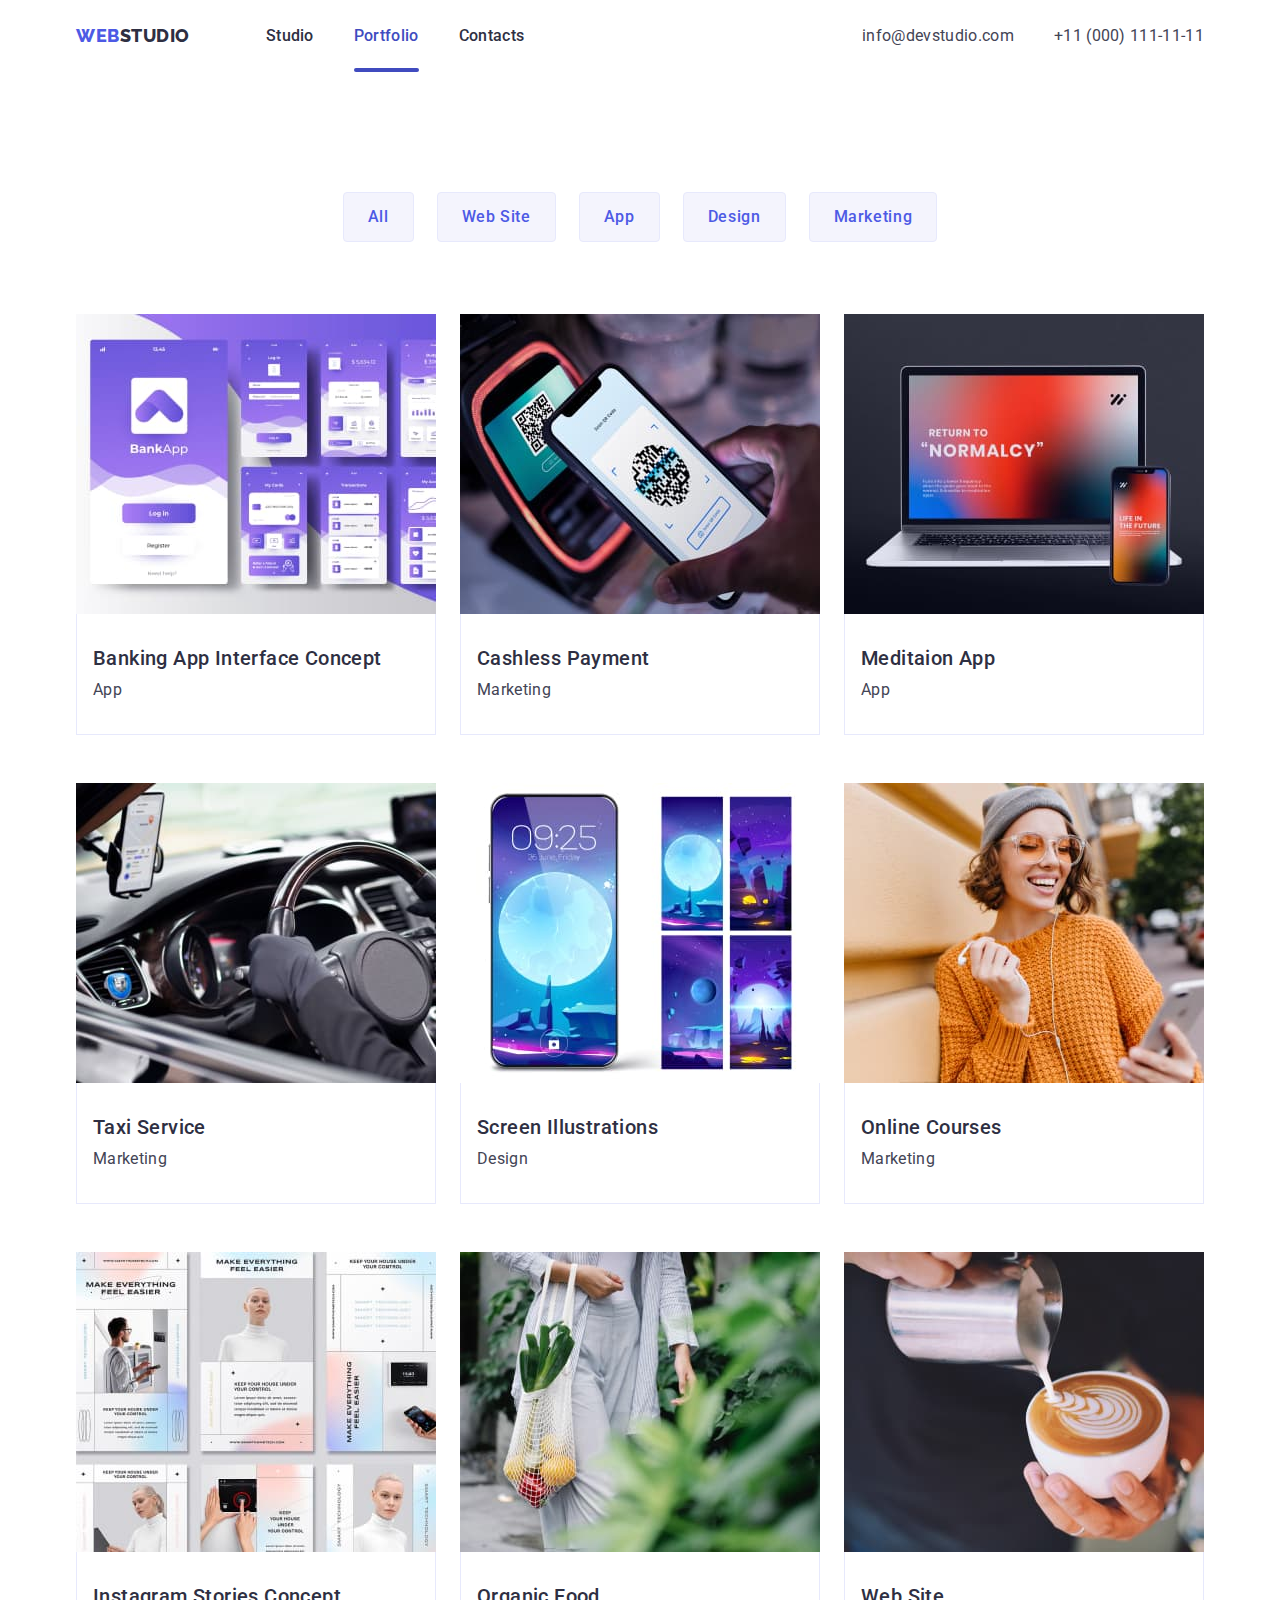
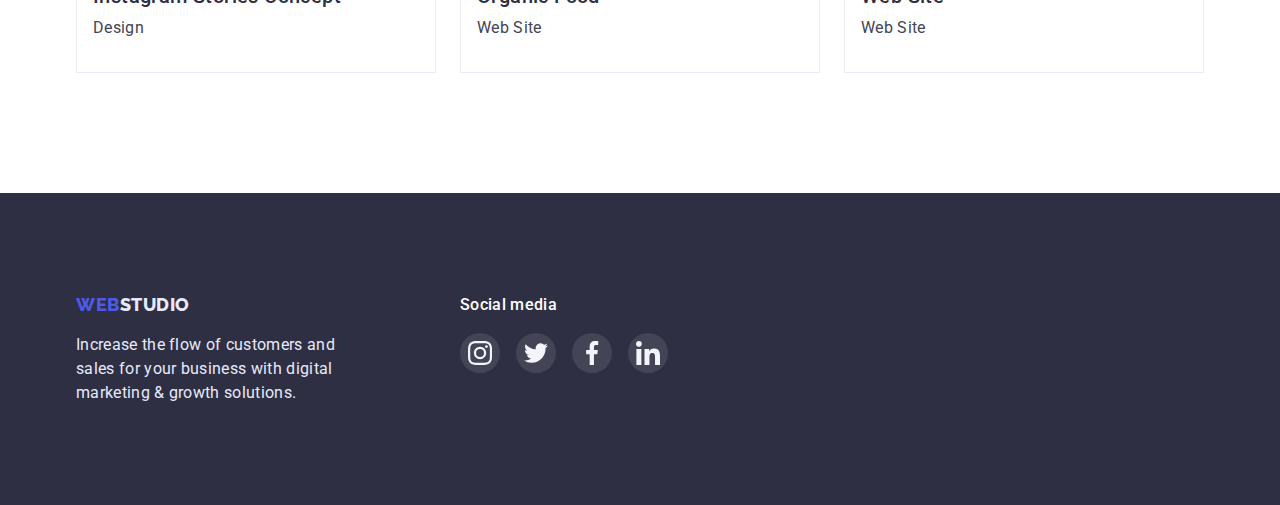
==== portfolio.html @ 0eb3e514 "Initial commit" ====
<!DOCTYPE html>
<html lang="en">
  <head>
    <meta charset="UTF-8" />
    <meta http-equiv="X-UA-Compatible" content="IE=edge" />
    <meta name="viewport" content="width=device-width, initial-scale=1.0" />
    <title>Studio</title>
    <!-- Шрифти -->
    <link
      href="https://fonts.googleapis.com/css2?family=Raleway:wght@800&family=Roboto:wght@400;500;700;900&display=swap"
      rel="stylesheet"
    />
    <!-- Нормалізація стилів -->
    <link
      rel="stylesheet"
      href="https://cdnjs.cloudflare.com/ajax/libs/modern-normalize/1.1.0/modern-normalize.min.css"
    />
    <!-- Підключення CSS -->
    <link rel="stylesheet" href="./css/style.css" />
  </head>
  <body class="body">
    <!-- Шапка -->
    <header class="header">
      <!-- Навігація -->

      <div class="container main-nav">
        <nav class="main-nav">
          <a class="logo-web" href="./index.html"
            >Web<span class="studio-header">Studio</span></a
          >
          <ul class="list site-nav">
            <li class="list-item">
              <a class="nav-link" href="./index.html">Studio</a>
            </li>
            <li class="list-item">
              <a class="nav-link active" href="./portfolio.html">Portfolio</a>
            </li>
            <li class="list-item">
              <a class="nav-link" href="./contacts.html">Contacts</a>
            </li>
          </ul>
        </nav>
        <!-- Пошта+телефон -->
        <address class="address">
          <ul class="list site-address">
            <li class="list-item">
              <a class="address-link" href="mailto:info@devstudio.com"
                >info@devstudio.com</a
              >
            </li>
            <li class="list-item">
              <a class="address-link" href="tel:+110001111111"
                >+11 (000) 111-11-11</a
              >
            </li>
          </ul>
        </address>
      </div>
    </header>

    <!-- Головна -->
    <main>
      <!-- Кнопки фільтру -->
      <section class="section">
        <div class="container">
          <ul class="portfolio-btn list">
            <li class="list-item">
              <button class="filter-button" type="button">All</button>
            </li>
            <li class="list-item">
              <button class="filter-button" type="button">Web Site</button>
            </li>
            <li class="list-item">
              <button class="filter-button" type="button">App</button>
            </li>
            <li class="list-item">
              <button class="filter-button" type="button">Design</button>
            </li>
            <li class="list-item">
              <button class="filter-button" type="button">Marketing</button>
            </li>
          </ul>
          <!-- Картки -->
          <ul class="portfolio-list list">
            <li class="portfolio-list-item">
              <a class="portfolio-list-link" href="">
                <div class="portfolio-card-overlay">
                  <img src=".//images/banking.jpg" alt="Payment" />
                  <p class="portfolio-overlay">
                    14 Stylish and User-Friendly App Design Concepts · Task
                    Manager App · Calorie Tracker App · Exotic Fruit Ecommerce
                    App · Cloud Storage App
                  </p>
                </div>
                <div class="portfolio-card-content">
                  <h3 class="section-subtitle">
                    Banking App Interface Concept
                  </h3>
                  <p class="section-text">App</p>
                </div>
              </a>
            </li>
            <li class="portfolio-list-item">
              <a class="portfolio-list-link" href="">
                <div class="portfolio-card-overlay">
                  <img src="./images/cashless.jpg" alt="Payment" />
                  <p class="portfolio-overlay">
                    14 Stylish and User-Friendly App Design Concepts · Task
                    Manager App · Calorie Tracker App · Exotic Fruit Ecommerce
                    App · Cloud Storage App
                  </p>
                </div>
                <div class="portfolio-card-content">
                  <h3 class="section-subtitle">Cashless Payment</h3>
                  <p class="section-text">Marketing</p>
                </div>
              </a>
            </li>
            <li class="portfolio-list-item">
              <a class="portfolio-list-link" href="">
                <div class="portfolio-card-overlay">
                  <img src="./images/meditation.jpg" alt="Payment" />
                  <p class="portfolio-overlay">
                    14 Stylish and User-Friendly App Design Concepts · Task
                    Manager App · Calorie Tracker App · Exotic Fruit Ecommerce
                    App · Cloud Storage App
                  </p>
                </div>
                <div class="portfolio-card-content">
                  <h3 class="section-subtitle">Meditaion App</h3>
                  <p class="section-text">App</p>
                </div>
              </a>
            </li>
            <li class="portfolio-list-item">
              <a class="portfolio-list-link" href="">
                <div class="portfolio-card-overlay">
                  <img src="./images/taxi.jpg" alt="Payment" />
                  <p class="portfolio-overlay">
                    14 Stylish and User-Friendly App Design Concepts · Task
                    Manager App · Calorie Tracker App · Exotic Fruit Ecommerce
                    App · Cloud Storage App
                  </p>
                </div>
                <div class="portfolio-card-content">
                  <h3 class="section-subtitle">Taxi Service</h3>
                  <p class="section-text">Marketing</p>
                </div>
              </a>
            </li>
            <li class="portfolio-list-item">
              <a class="portfolio-list-link" href="">
                <div class="portfolio-card-overlay">
                  <img src="./images/screen.jpg" alt="Payment" />
                  <p class="portfolio-overlay">
                    14 Stylish and User-Friendly App Design Concepts · Task
                    Manager App · Calorie Tracker App · Exotic Fruit Ecommerce
                    App · Cloud Storage App
                  </p>
                </div>
                <div class="portfolio-card-content">
                  <h3 class="section-subtitle">Screen Illustrations</h3>
                  <p class="section-text">Design</p>
                </div>
              </a>
            </li>
            <li class="portfolio-list-item">
              <a class="portfolio-list-link" href="">
                <div class="portfolio-card-overlay">
                  <img src="./images/online.jpg" alt="Payment" />
                  <p class="portfolio-overlay">
                    14 Stylish and User-Friendly App Design Concepts · Task
                    Manager App · Calorie Tracker App · Exotic Fruit Ecommerce
                    App · Cloud Storage App
                  </p>
                </div>
                <div class="portfolio-card-content">
                  <h3 class="section-subtitle">Online Courses</h3>
                  <p class="section-text">Marketing</p>
                </div>
              </a>
            </li>
            <li class="portfolio-list-item">
              <a class="portfolio-list-link" href="">
                <div class="portfolio-card-overlay">
                  <img src="./images/instagram.jpg" alt="Payment" />
                  <p class="portfolio-overlay">
                    14 Stylish and User-Friendly App Design Concepts · Task
                    Manager App · Calorie Tracker App · Exotic Fruit Ecommerce
                    App · Cloud Storage App
                  </p>
                </div>
                <div class="portfolio-card-content">
                  <h3 class="section-subtitle">Instagram Stories Concept</h3>
                  <p class="section-text">Design</p>
                </div>
              </a>
            </li>
            <li class="portfolio-list-item">
              <a class="portfolio-list-link" href="">
                <div class="portfolio-card-overlay">
                  <img src="./images/organic.jpg" alt="Payment" />
                  <p class="portfolio-overlay">
                    14 Stylish and User-Friendly App Design Concepts · Task
                    Manager App · Calorie Tracker App · Exotic Fruit Ecommerce
                    App · Cloud Storage App
                  </p>
                </div>
                <div class="portfolio-card-content">
                  <h3 class="section-subtitle">Organic Food</h3>
                  <p class="section-text">Web Site</p>
                </div>
              </a>
            </li>
            <li class="portfolio-list-item">
              <a class="portfolio-list-link" href="">
                <div class="portfolio-card-overlay">
                  <img src="./images/coffe.jpg" alt="Payment" />
                  <p class="portfolio-overlay">
                    14 Stylish and User-Friendly App Design Concepts · Task
                    Manager App · Calorie Tracker App · Exotic Fruit Ecommerce
                    App · Cloud Storage App
                  </p>
                </div>
                <div class="portfolio-card-content">
                  <h3 class="section-subtitle">Web Site</h3>
                  <p class="section-text">Web Site</p>
                </div>
              </a>
            </li>
          </ul>
        </div>
      </section>
    </main>

    <!-- Підвал -->
    <footer class="footer">
      <div class="container footer-container">
        <div class="footer-content">
          <a class="logo-web" href="./index.html"
            >Web<span class="studio-footer">Studio</span></a
          >
          <p class="footer-content-text">
            Increase the flow of customers and sales for your business with
            digital marketing & growth solutions.
          </p>
        </div>
        <div class="foter-social-media">
          <h3 class="footer-social-title">Social media</h3>
          <ul class="footer-social-list">
            <li class="footer-social-item">
              <a class="footer-social-link" href=""
                ><svg class="footer-social-icon" width="24" height="24">
                  <use href="./images/sprite.svg#icon-instagram"></use>
                </svg>
              </a>
            </li>
            <li class="footer-social-item">
              <a class="footer-social-link" href=""
                ><svg class="footer-social-icon" width="24" height="24">
                  <use href="./images/sprite.svg#icon-twitter"></use>
                </svg>
              </a>
            </li>
            <li class="footer-social-item">
              <a class="footer-social-link" href=""
                ><svg class="footer-social-icon" width="24" height="24">
                  <use href="./images/sprite.svg#icon-facebook"></use>
                </svg>
              </a>
            </li>
            <li class="footer-social-item">
              <a class="footer-social-link" href=""
                ><svg class="footer-social-icon" width="24" height="24">
                  <use href="./images/sprite.svg#icon-linkedin"></use>
                </svg>
              </a>
            </li>
          </ul>
        </div>
      </div>
    </footer>
  </body>
</html>
---- css/style.css ----
*,
*::before,
*::after {
box-sizing: border-box;
}

:root {
   --primary-text-color: #2E2F42;
   --secondary-text-color: #434455;
   --button-acent-color: #404BBF;
   --logo-web-color: #4D5AE5;
   --footer-text-color: #E7E9FC;
   --hero-text-color: #ffffff;
   --filter-button-backgruond-color: #F4F4FD;
   --helper-text-color: #8E8F99;
   --filter-butto-border-color: #E7E9FC;
   --success-color: #31D0AA;
}

body {
   font-family: 'Roboto', sans-serif;
   color: var(--primary-text-color);
}

h1,
h2,
h3,
p,
ul,
li {
   margin: 0;
   padding: 0;
   list-style-type: none;
}

.logo-web {
   text-decoration: none;
   font-family: 'Raleway', sans-serif;
   font-weight: 800;
   font-size: 18px;
   letter-spacing: 0.03em;
   line-height: 1.33;
   color: var(--logo-web-color);
   text-transform: uppercase;
}

.studio-header {
   color: var(--primary-text-color);
}

.studio-footer {
   line-height: 1.16;
   color: var(--footer-text-color);
}

.site-nav>.list-item:not(:last-child) {
   margin-right: 40px;
}


.nav-link {
   padding-top: 24px;
   padding-bottom: 24px;
   position: relative;
   display: block;
   text-decoration: none;
      font-family: inherit;
      font-weight: 500;
      font-size: 16px;
      line-height: 1.5;
      letter-spacing: 0.02em;
      color: var(--primary-text-color);
      transition: color 250ms cubic-bezier(0.4, 0, 0.2, 1);
}  

.active {
   color: var(--button-acent-color);
}

.active::after {
   position: absolute;
   left: 0;
   bottom: 0;
   display: block;
   content: '';
   width: 100%;
   height: 4px;
   background: var(--button-acent-color);
   border-radius: 2px;
   box-sizing: border-box;
   color: var(--button-acent-color);
}

.site-nav {
display: flex;
margin-left: 76px;
   
}

.site-nav a:hover,
.site-nav a:focus {
color: var(--button-acent-color);
}

.address {
margin-left: auto;
}

.address .address-link {
text-decoration: none;
font-style: normal;
font-size: 16px;
line-height: 1.5;
letter-spacing: 0.02em;
color: var(--secondary-text-color);
transition: color 250ms cubic-bezier(0.4, 0, 0.2, 1);
}

.address a:hover,
.address a:focus {
color: var(--button-acent-color);
}

.site-address {
display: flex;
padding-top: 24px;
padding-bottom: 24px;
}

.main-nav {
display: flex;
align-items: center;
box-sizing: border-box;
}

.site-address .list-item:not(:last-child) {
margin-right: 40px;
}

.hero {
   text-align: center;
   padding-top: 188px;
   padding-bottom: 188px;

   background-image: linear-gradient(rgba(46, 47, 66, 0.7), rgba(46, 47, 66, 0.7)),
      url(../images/hero.jpg);

   max-width: 1440px;
   margin-left: auto;
   margin-right: auto;
   background-position: center;
   background-size: cover;
}

.hero-title {
   width: 494px;
   margin-right: auto;
   margin-left: auto;
   margin-bottom: 48px;
   font-size: 56px;
   line-height: 1.1;
   color: var(--hero-text-color);
   margin-bottom: 48px;
}

.hero-button {
   font-family: 'Roboto', sans-serif;
   font-weight: 500;
   font-size: 16px;
   line-height: 1.5;
   letter-spacing: 0.04em;
   cursor: pointer;
   color: var(--hero-text-color);
   background-color: var(--logo-web-color);
   box-shadow: 0px 4px 4px rgba(0, 0, 0, 0.15);
   border: none;
   border-radius: 4px;
   padding: 16px 32px;
   transition: background-color 250ms cubic-bezier(0.4, 0, 0.2, 1);
}

.hero-button:hover,
.hero-button:focus {
   color: var(--hero-text-color);
   background: var(--button-acent-color);
}

.qualities-icon {
   display: flex;
   justify-content: center;
   align-items: center;
   width: 264px;
   height: 112px;
   background-color: var(--filter-button-backgruond-color);
   border-radius: 4px;
   margin-bottom: 8px;
}

.qualities-list {
   display: flex;
   flex-wrap: wrap;
}

.qualities-list .list-item {
   flex-basis: calc((100% - 72px) / 4);
   margin-right: 24px;
}

.qualities-list .list-item:nth-child(4n) {
   margin-right: 0;
}

.qualities-list .section-subtitle {
   margin-top: 0;
}

.doing-list {
   display: flex;
   flex-wrap: wrap;
}

.doing-list .list-item {
   margin-right: 24px;
   margin-bottom: 24px;
}

.doing-list .list-item:nth-child(3n) {
   margin-right: 0;
}

.doing-list .list-item:nth-last-child(-n + 3) {
   margin-bottom: 0;
}

.our-team {
   display: flex;
   flex-wrap: wrap;
   background: var(--filter-button-backgruond-color);
}


.team-card-descr {
   padding-top: 36px;
   padding-bottom: 32px;
}

.our-team .list-item {
   margin-right: 24px;
   text-align: center;
   box-shadow: 0px 1px 6px rgba(46, 47, 66, 0.08), 0px 1px 1px rgba(46, 47, 66, 0.16), 0px 2px 1px rgba(46, 47, 66, 0.08);
   border-radius: 0px 0px 4px 4px;
}

.our-team .list-item:nth-last-child(-n + 4) {
   margin-bottom: 0;
}

.our-team .list-item:nth-child(4n) {
   margin-right: 0;
}

.social-list {
   display: flex;
   justify-content: center;
   gap: 24px;
   margin-top: 8px;
}

.social-list-link {
   display: flex;
   justify-content: center;
   align-items: center;
   width: 40px;
   height: 40px;
   border-radius: 50%;
   background-color: var(--logo-web-color);
   color: var(--hero-text-color);
   transition: background-color 250ms cubic-bezier(0.4, 0, 0.2, 1);
}

.social-list-link:hover,
.social-list-link:active,
.social-list-link:focus {
   background-color: var(--button-acent-color);
}

.social-list-icon {
   fill: var(--hero-text-color);
}

.section-title {
   font-size: 36px;
   line-height: 1.1;
   letter-spacing: 0.02em;
   text-align: center;
   margin-bottom: 72px;
}

.portfolio-btn {
   display: flex;
   justify-content: center;
   margin-bottom: 72px;
}

.portfolio-btn>.list-item:not(:last-child) {
   margin-right: 23px;
}

.portfolio-list .portfolio-list-item {
   flex-basis: calc((100% - 72px) / 3);
   margin-right: 24px;
   margin-bottom: 48px;
   background-color: var(--hero-text-color);
}

.portfolio-card-overlay {
height: 300px;
position: relative;
overflow: hidden;
}

.portfolio-overlay {
   line-height: 1.5;
   letter-spacing: 0.02em;
   color: var(--filter-button-backgruond-color);
   background-color: var(--logo-web-color);
   padding: 40px 32px;
   position: absolute;
   left: 0;
   top: 0;
   width: 100%;
   height: 100%;
   overflow: auto;
   transform: translate(0, 100%);
   transition: transform 250ms cubic-bezier(0.4, 0, 0.2, 1);
}

.portfolio-list-link:hover .portfolio-overlay,
.portfolio-list-link:focus .portfolio-overlay {
   transform: translate(0, 0);
}

.portfolio-card-content {
   border-right: 1px solid var(--filter-butto-border-color);
   border-bottom: 1px solid var(--filter-butto-border-color);
   border-left: 1px solid var(--filter-butto-border-color);
   padding: 32px 16px;
}

.portfolio-list-item:nth-child(3n) {
   margin-right: 0;
}

.portfolio-list-item:nth-last-child(-n + 3) {
   margin-bottom: 0;
}

.portfolio-list {
   display: flex;
   flex-wrap: wrap;
}

.portfolio-list-link {
   display: inline-block;
   text-decoration: none;
   color: inherit;
}

.portfolio-list-link:hover,
.portfolio-list-link:focus {
   box-shadow: 0px 1px 6px rgba(46, 47, 66, 0.08), 0px 1px 1px rgba(46, 47, 66, 0.16), 0px 2px 1px rgba(46, 47, 66, 0.08);
}

img {
   display: inline-block;
}

.section-subtitle {
   font-weight: 500;
   font-size: 20px;
   line-height: 1.2;
   letter-spacing: 0.02em;
}

.section-qualities {
   padding-top: 72px;
   padding-bottom: 72px;
}

.section {
   padding-top: 120px;
   padding-bottom: 120px;
}

.no-padding-top {
   padding-top: 0;
}

.section-text {
   font-size: 16px;
   line-height: 1.5;
   letter-spacing: 0.02em;
   color: var(--secondary-text-color);
   margin-top: 8px;
}

.filter-button {
   cursor: pointer;
   font-weight: 500;
   line-height: 1.5;
   letter-spacing: 0.04em;
   color: var(--logo-web-color);
   background-color: var(--filter-button-backgruond-color);
   border-radius: 4px;
   border: 1px solid var(--filter-butto-border-color);
   padding: 12px 24px;
   transition: background-color 250ms cubic-bezier(0.4, 0, 0.2, 1), border 250ms cubic-bezier(0.4, 0, 0.2, 1), color 250ms cubic-bezier(0.4, 0, 0.2, 1);
}

.filter-button:hover,
.filter-button:focus {
   color: var(--hero-text-color);
   background-color: var(--button-acent-color);
   box-shadow: 0px 4px 4px rgba(0, 0, 0, 0.15);
   border: 1px solid var(--button-acent-color);
}

.customers-list {
   display: flex;
   justify-content: center;
   gap: 24px;
}

.customers-list-link {
   display: flex;
   justify-content: center;
   align-items: center;
   width: 168px;
   height: 88px;
   border: 1px solid var(--helper-text-color);
   border-radius: 4px;
   transition: border 250ms cubic-bezier(0.4, 0, 0.2, 1);
}

.customers-list-link:hover,
.customers-list-link:active,
.customers-list-link:focus {
border: 1px solid var(--button-acent-color);
}

.customers-list-icon {
fill: var(--helper-text-color);
transition: fill 250ms cubic-bezier(0.4, 0, 0.2, 1)
}

.customers-list-link:hover .customers-list-icon,
.customers-list-link:active .customers-list-icon,
.customers-list-link:focus .customers-list-icon {
fill: var(--button-acent-color);
}

.footer {
   padding-top: 100px;
   padding-bottom: 100px;
   background: var(--primary-text-color)
}

.footer-container {
   display: flex;
}

.footer-content {
   width: 264px;
   margin-right: 120px;
}

.footer-content-text {
   font-size: 16px;
   line-height: 1.5;
   letter-spacing: 0.02em;
   color: var(--footer-text-color);
   margin-top: 16px;
}

.foter-social-media {
   width: 208px;
   height: 80px;
}

.footer-social-title {
   font-weight: 500;
   font-size: 16px;
   line-height: 1.5;
   letter-spacing: 0.02em;
   color: var(--hero-text-color);
}

.footer-social-list {
   display: flex;
   gap: 16px;
   margin-top: 16px;
}

.footer-social-link {
display: flex;
justify-content: center;
align-items: center;
width: 40px;
height: 40px;
border-radius: 50%;
background-color: rgba(255, 255, 255, 0.1);
color: var(--hero-text-color);
transition: background-color 250ms cubic-bezier(0.4, 0, 0.2, 1);
}

.footer-social-link:hover,
.footer-social-link:active,
.footer-social-link:focus {
background-color: var(--success-color);
}

.footer-social-icon {
fill: var(--hero-text-color);
}

.container {
margin-left: auto;
margin-right: auto;
padding-left: 15px;
padding-right: 15px;
width: 1158px;
}



.backdrop.is-hidden {
opacity: 0;
visibility: hidden;
pointer-events: none;
}

.backdrop {
   position: fixed;
   z-index:  100;
   top: 0;
   left: 0;
   width: 100%;
   height: 100%;  
   background-color: rgba(46, 47, 66, 0.4);
   transition: opacity 250ms cubic-bezier(0.4, 0, 0.2, 1), visibility 250ms cubic-bezier(0.4, 0, 0.2, 1) ;
}

.modal {
position: absolute;
top: 50%;
left: 50%;
transform: translate(-50%, -50%);
width: 408px;
height: 576px;
background: #FCFCFC;
box-shadow: 0px 1px 1px rgba(0, 0, 0, 0.14), 0px 1px 3px rgba(0, 0, 0, 0.12), 0px 2px 1px rgba(0, 0, 0, 0.2);
border-radius: 4px;
}

.modal-close-button {
   cursor: pointer;
   display: flex;
   justify-content: center;
   align-items: center;
   padding: 0;
   width: 24px;
   height: 24px;
   border-radius: 50%;
   background: var(--filter-butto-border-color);
   border: 1px solid rgba(0, 0, 0, 0.1);
   position: absolute;
   top: 24px;
   right: 24px;
   transition: background-color 250ms cubic-bezier(0.4, 0, 0.2, 1);
}

.modal-close-btn-icon {
   transition: fill 250ms cubic-bezier(0.4, 0, 0.2, 1);
}

.modal-close-button:active {
   background-color: var(--button-acent-color);
   fill: #fff;
}
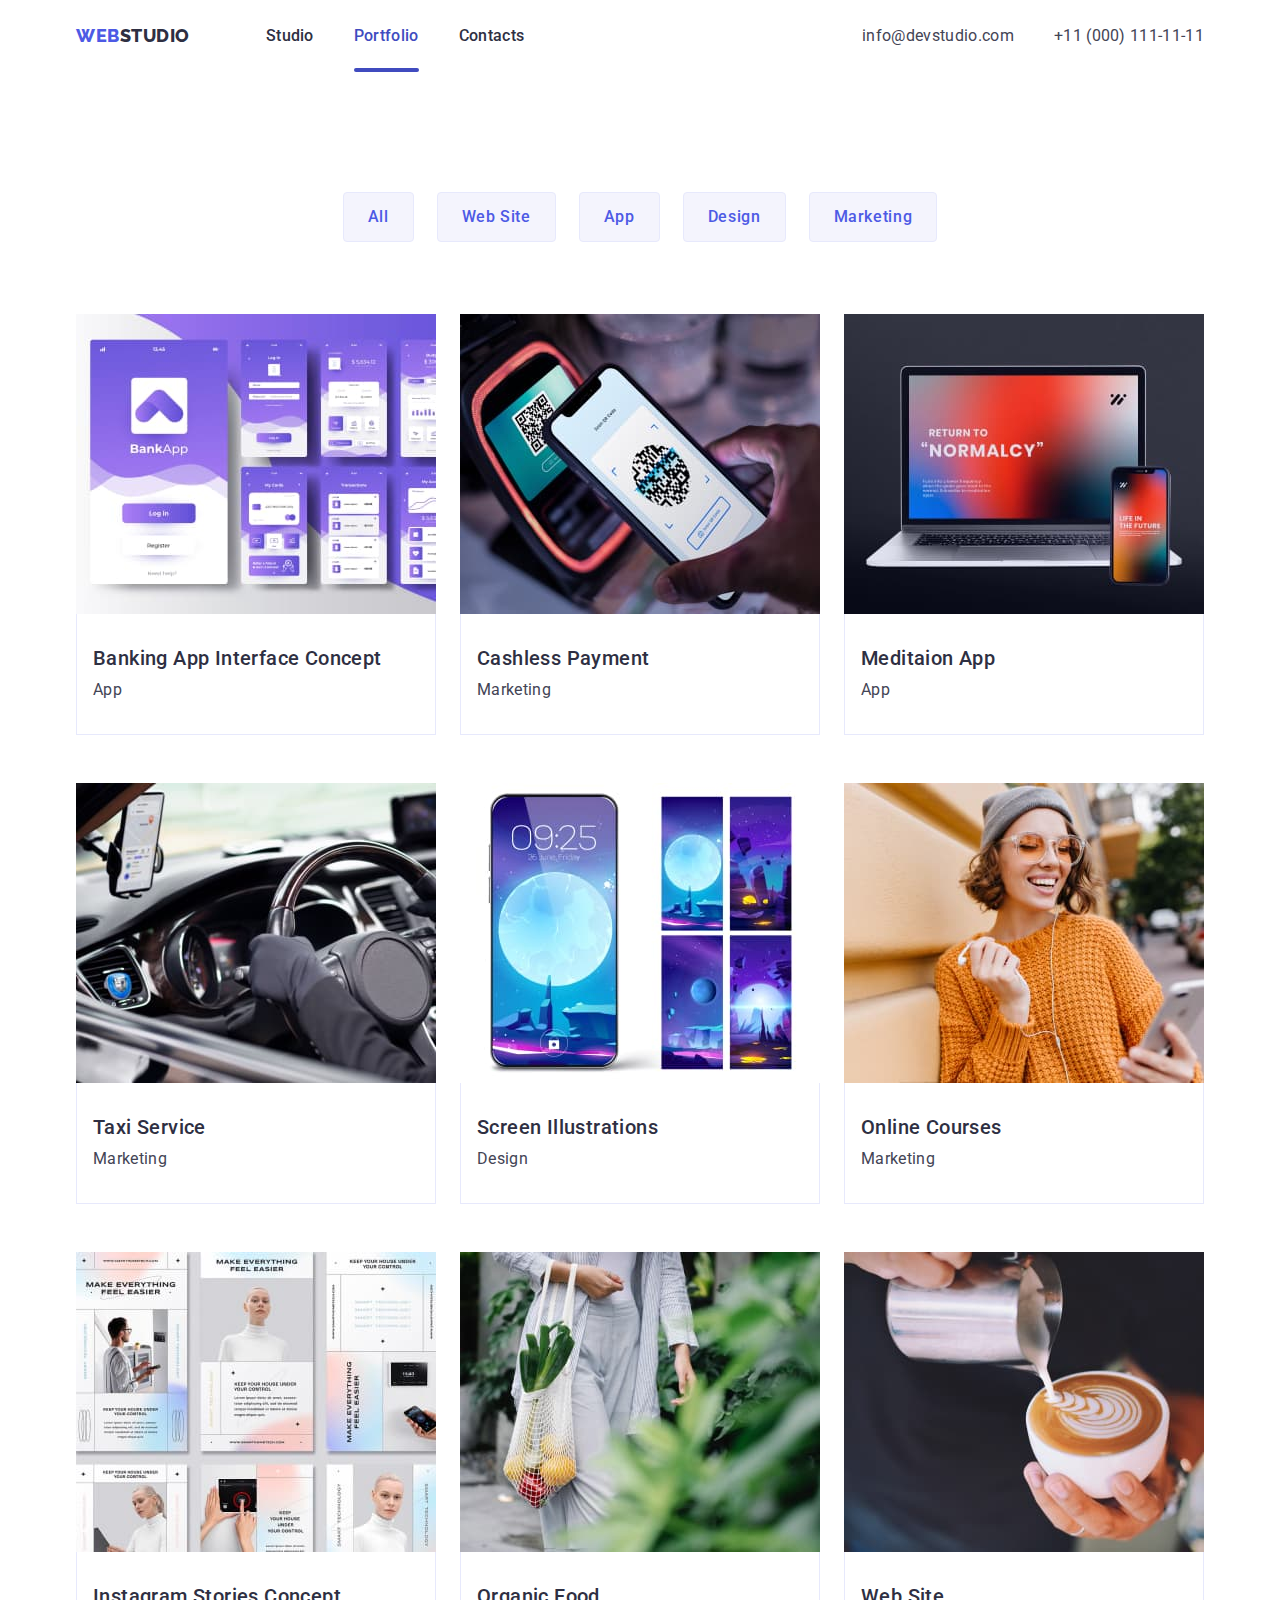
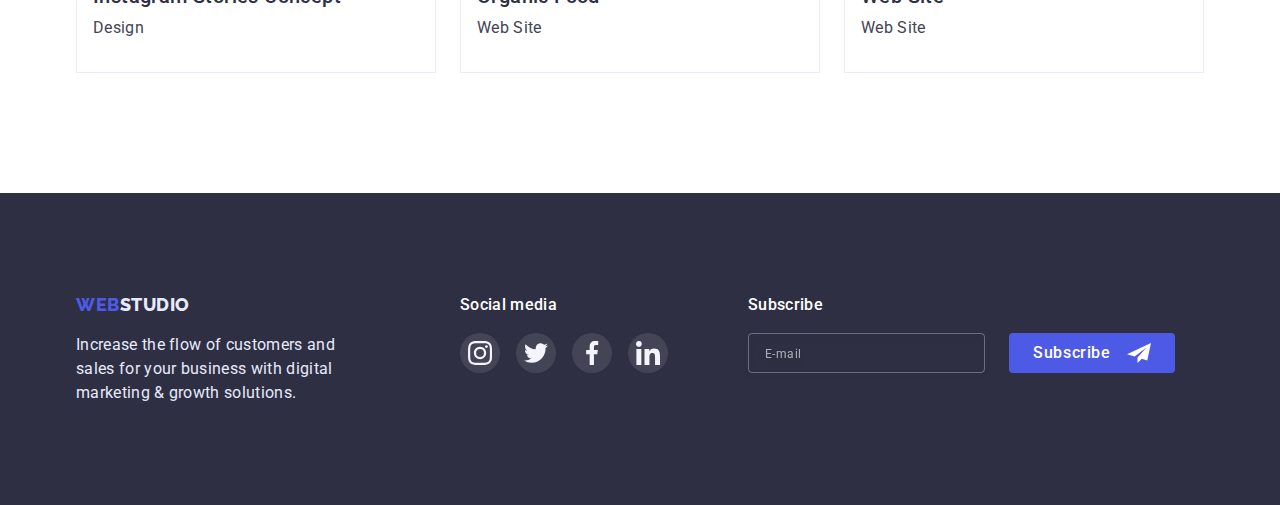
==== commit cff9f502: "hm6/attempt1" ====
--- a/portfolio.html
+++ b/portfolio.html
@@ -278,6 +278,25 @@
             </li>
           </ul>
         </div>
+        <div class="footer-subscribe-area">
+          <h3 class="footer-social-title">Subscribe</h3>
+          <form class="subscribe-form">
+            <input
+              id="subscribe-email"
+              type="email"
+              name="subscribe-user-email"
+              class="subscribe-form-input"
+              placeholder="E-mail"
+              required
+            />
+            <button type="submit" class="subscribe-button">
+              Subscribe
+              <svg class="subscribe-button-icon" width="24" height="24">
+                <use href="./images/sprite.svg#icon-subscribe"></use>
+              </svg>
+            </button>
+          </form>
+        </div>
       </div>
     </footer>
   </body>
--- a/css/style.css
+++ b/css/style.css
@@ -485,6 +485,7 @@
 .foter-social-media {
    width: 208px;
    height: 80px;
+   margin-right: 80px;
 }
 
 .footer-social-title {
@@ -551,12 +552,13 @@
 }
 
 .modal {
+padding: 72px 24px 44px 24px;
 position: absolute;
 top: 50%;
 left: 50%;
 transform: translate(-50%, -50%);
 width: 408px;
-height: 576px;
+height: 584px;
 background: #FCFCFC;
 box-shadow: 0px 1px 1px rgba(0, 0, 0, 0.14), 0px 1px 3px rgba(0, 0, 0, 0.12), 0px 2px 1px rgba(0, 0, 0, 0.2);
 border-radius: 4px;
@@ -588,3 +590,217 @@
    fill: #fff;
 }
 
+.modal-main-title {
+   font-weight: 500;
+   font-size: 16px;
+   line-height: 1.5;
+   text-align: center;
+   letter-spacing: 0.02em;
+   color: #2E2F42;
+   margin-bottom: 22px;
+   margin-top: 0;
+}
+
+.modal-form {
+display: flex;
+flex-direction: column;
+}
+
+.modal-form-input {
+width: 100%;
+height: 40px;
+border: 1px solid rgba(33, 33, 33, 0.2);
+border-radius: 4px;
+padding-left: 38px;
+transition: border 250ms cubic-bezier(0.4, 0, 0.2, 1);
+color: var(--primary-text-color);
+font-size: 16px;
+}
+
+.modal-form-input:focus {
+outline: none;
+border-color: var(--logo-web-color);
+}
+
+.modal-form-input:focus + .modal-form-input-icon {
+fill: var(--logo-web-color);
+}
+
+.modal-form-desc {
+display: block;
+font-size: 12px;
+line-height: 1.16;
+letter-spacing: 0.01em;
+color: var(--helper-text-color);
+margin-bottom: 4px;
+}
+
+.modal-form-field {
+margin-bottom: 8px;
+}
+
+.modal-form-textarea {
+border: 1px solid rgba(33, 33, 33, 0.2);
+border-radius: 4px;
+font-size: 12px;
+line-height: 1.16;
+letter-spacing: 0.04em;
+resize: none;
+width: 100%;
+height: 120px;
+padding: 8px 16px;
+transition: border 250ms cubic-bezier(0.4, 0, 0.2, 1);
+}
+
+.modal-form-textarea::placeholder {
+color: rgba(117, 117, 117, 0.5);
+font-size: 12px;
+line-height: 1.16;
+letter-spacing: 0.04em;
+}
+
+.modal-form-input-wrapper {
+   display: block;
+   position: relative;
+}
+
+.modal-form-input-icon {
+   position: absolute;
+   top: 50%;
+   transform: translate(0,-50%);
+   left: 16px;
+   fill: var(--primary-text-color);
+   transition: fill 250ms cubic-bezier(0.4, 0, 0.2, 1);
+}
+
+.modal-form-textarea:focus {
+outline: none;
+border-color: var(--logo-web-color);
+}
+
+.modal-form-btn {
+align-self: center;
+font-weight: 500;
+font-size: 16px;
+line-height: 1.5;
+letter-spacing: 0.04em;
+cursor: pointer;
+color: var(--hero-text-color);
+background-color: var(--logo-web-color);
+box-shadow: 0px 4px 4px rgba(0, 0, 0, 0.15);
+border: none;
+border-radius: 4px;
+padding: 16px 64px;
+transition: background-color 250ms cubic-bezier(0.4, 0, 0.2, 1);
+}
+
+.modal-form-btn:hover,
+.modal-form-btn:focus {
+background: var(--button-acent-color);
+}
+
+.modal-form-check-desc {
+   display: flex;
+   align-items: center;
+   font-size: 12px;
+   line-height: 16px;
+   letter-spacing: 0.04em;
+   color: #757575;
+   margin-bottom: 24px;
+}
+
+.modal-form-check-link {
+   color: var(--logo-web-color);
+}
+
+.modal-form-check-desc::before {
+width: 16px;
+height: 16px;
+border: 1.25px solid var(--primary-text-color);
+border-radius: 2px;
+display: block;
+cursor: pointer;
+content: '';
+margin-right: 8px;
+}
+
+.modal-form-check:checked + .modal-form-check-desc::before {
+background-color: var(--button-acent-color);
+background-image: url(../images/icon-check.svg);
+background-repeat: no-repeat;
+background-position: 50% 50%;
+}
+
+.visually-hidden {
+   position: absolute;
+   width: 1px;
+   height: 1px;
+   margin: -1px;
+   padding: 0;
+   overflow: hidden;
+   border: 0;
+   clip: rect(0 0 0 0);
+}
+
+.subscribe-form {
+   display: flex;
+   
+}
+
+.subscribe-form-input {
+border: 1px solid rgba(255, 255, 255, 0.3);
+filter: drop-shadow(0px 4px 4px rgba(0, 0, 0, 0.15));
+color: var(--hero-text-color);
+border-radius: 4px;
+background-color: transparent;
+padding: 8px 16px;
+margin-top: 16px;
+outline: none;
+transition: border 250ms cubic-bezier(0.4, 0, 0.2, 1);
+}
+
+.subscribe-form-input:focus {
+   border-color: var(--logo-web-color);
+   }
+   
+
+.subscribe-button {
+cursor: pointer;
+height: 40px;
+display: flex;
+justify-content: center;
+align-items: center;
+font-weight: 500;
+font-size: 16px;
+line-height: 1.5;
+letter-spacing: 0.04em;
+background-color: var(--logo-web-color);
+border: none;
+border-radius: 4px;
+margin-top: 16px;
+margin-left: 24px;
+padding: 8px 24px;
+color: var(--hero-text-color);
+fill: var(--hero-text-color);
+transition: background-color 250ms cubic-bezier(0.4, 0, 0.2, 1);
+} 
+
+.subscribe-button:focus {
+background-color: var(--button-acent-color);
+}
+
+
+.subscribe-button-icon {
+margin-left: 16px;
+}
+
+.subscribe-form-input::placeholder {
+font-size: 12px;
+line-height: 2;
+letter-spacing: 0.04em;     
+color: rgba(255, 255, 255, 0.6);
+}
+
+
+
+
